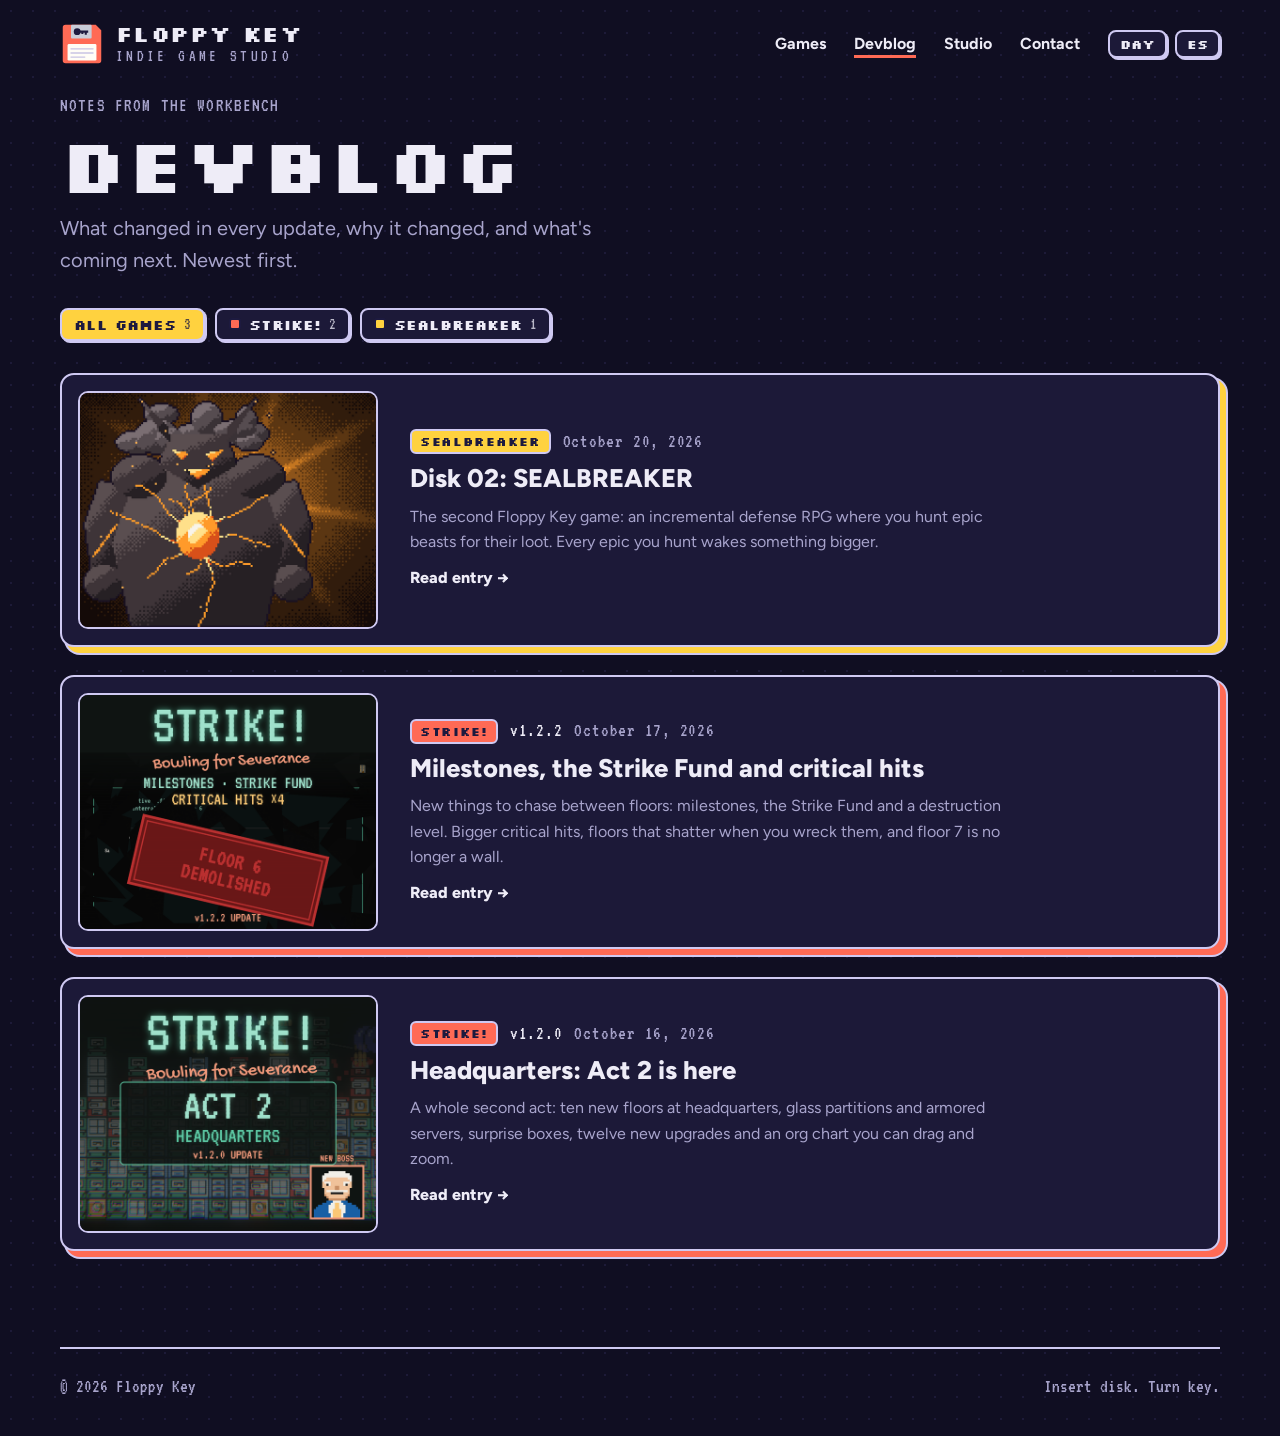
==== devblog/index.html @ d20e25fa "wip sealbreaker" ====
<!doctype html>
<html lang="en">
<head>
  <meta charset="utf-8">
  <meta name="viewport" content="width=device-width, initial-scale=1, viewport-fit=cover">
  <title>Devblog · Floppy Key</title>
  <meta name="description" content="Devlogs from Floppy Key: what changed in every update of our games, and why.">
  <meta property="og:type" content="website">
  <meta property="og:site_name" content="Floppy Key">
  <meta property="og:title" content="Floppy Key devblog">
  <meta property="og:description" content="Devlogs from Floppy Key: what changed in every update of our games, and why.">
  <meta property="og:url" content="https://floppykey.com/devblog/index.html">
  <meta property="og:image" content="https://floppykey.com/devblog/sealbreaker-announce/cover-630x500.png">
  <meta name="twitter:card" content="summary_large_image">
  <link rel="icon" href="../assets/favicon.svg" type="image/svg+xml">
  <link rel="alternate" type="application/rss+xml" title="Floppy Key devblog" href="../devblog/feed.xml">
  <link rel="preconnect" href="https://fonts.googleapis.com">
  <link rel="preconnect" href="https://fonts.gstatic.com" crossorigin>
  <link rel="stylesheet" href="https://fonts.googleapis.com/css2?family=Silkscreen:wght@400;700&family=Figtree:wght@400;500;700;800&family=Gochi+Hand&family=VT323&display=swap">
  <link rel="stylesheet" href="../styles.css">
  <script>
    try { if (localStorage.getItem("theme") === "light") document.documentElement.dataset.theme = "light"; } catch (e) {}
  </script>
</head>
<body>
  <!-- Generated by tools/build_devblog.py from post.md. Edit the Markdown, not this file. -->
  <a class="skip" href="#posts" data-i18n="skip.posts">Skip to the entries</a>

  <header class="top">
    <a class="brand" href="../index.html" aria-label="Floppy Key, indie game studio, home">
      <svg class="brand-mark" viewBox="0 0 64 64" aria-hidden="true"><use href="#floppy"/></svg>
      <span class="brand-text">
        <span class="brand-name">Floppy&nbsp;Key</span>
        <span class="brand-sub">Indie game studio</span>
      </span>
    </a>
    <nav class="nav" aria-label="Main">
      <a href="../index.html#games" data-i18n="nav.games">Games</a>
      <a href="../devblog/index.html" data-i18n="nav.devblog" aria-current="page">Devblog</a>
      <a href="../index.html#studio" data-i18n="nav.studio">Studio</a>
      <a href="../index.html#contact" data-i18n="nav.contact">Contact</a>
      <span class="toggles">
        <button class="chip" id="theme" type="button">DAY</button>
        <button class="chip" id="lang" type="button" aria-label="Cambiar a español">ES</button>
      </span>
    </nav>
  </header>

  <main id="posts" class="blog">
    <section class="blog-head">
      <p class="eyebrow" data-i18n="devblog.eyebrow">Notes from the workbench</p>
      <h1 class="blog-title">Devblog</h1>
      <p class="blog-sub" data-i18n="devblog.sub">What changed in every update, why it changed, and what's coming next. Newest first.</p>
    </section>

    <nav class="filters" aria-label="Filter by game">
      <a class="filter" href="index.html" data-filter="" aria-current="true"><span data-i18n="devblog.all">All games</span> <span class="filter-count">3</span></a>
      <a class="filter" href="index.html?game=strike" data-filter="strike" style="--body: var(--coral)"><span class="filter-dot" aria-hidden="true"></span>STRIKE! <span class="filter-count">2</span></a>
      <a class="filter" href="index.html?game=sealbreaker" data-filter="sealbreaker" style="--body: var(--sun)"><span class="filter-dot" aria-hidden="true"></span>SEALBREAKER <span class="filter-count">1</span></a>
    </nav>

    <ul class="posts">
      <li data-game="sealbreaker">
        <a class="post-card" href="sealbreaker-announce/index.html" style="--body: var(--sun)">
          <img class="post-card-cover" src="sealbreaker-announce/cover-630x500.png" alt="" width="630" height="500" decoding="async">
          <span class="post-card-body">
            <span class="post-meta"><span class="tag tag-game">SEALBREAKER</span><time datetime="2026-10-20" data-date>October 20, 2026</time></span>
            <span class="post-card-title" lang="en">Disk 02: SEALBREAKER</span>
            <span class="post-card-summary" lang="en">The second Floppy Key game: an incremental defense RPG where you hunt epic beasts for their loot. Every epic you hunt wakes something bigger.</span>
            <span class="post-card-read" data-i18n="devblog.read">Read entry</span>
          </span>
        </a>
      </li>
      <li data-game="strike">
        <a class="post-card" href="strike-1-2-2/index.html" style="--body: var(--coral)">
          <img class="post-card-cover" src="strike-1-2-2/cover-630x500.png" alt="" width="630" height="500" loading="lazy" decoding="async">
          <span class="post-card-body">
            <span class="post-meta"><span class="tag tag-game">STRIKE!</span><span class="post-version">v1.2.2</span><time datetime="2026-10-17" data-date>October 17, 2026</time></span>
            <span class="post-card-title" lang="en">Milestones, the Strike Fund and critical hits</span>
            <span class="post-card-summary" lang="en">New things to chase between floors: milestones, the Strike Fund and a destruction level. Bigger critical hits, floors that shatter when you wreck them, and floor 7 is no longer a wall.</span>
            <span class="post-card-read" data-i18n="devblog.read">Read entry</span>
          </span>
        </a>
      </li>
      <li data-game="strike">
        <a class="post-card" href="strike-1-2-0/index.html" style="--body: var(--coral)">
          <img class="post-card-cover" src="strike-1-2-0/cover-630x500.png" alt="" width="630" height="500" loading="lazy" decoding="async">
          <span class="post-card-body">
            <span class="post-meta"><span class="tag tag-game">STRIKE!</span><span class="post-version">v1.2.0</span><time datetime="2026-10-16" data-date>October 16, 2026</time></span>
            <span class="post-card-title" lang="en">Headquarters: Act 2 is here</span>
            <span class="post-card-summary" lang="en">A whole second act: ten new floors at headquarters, glass partitions and armored servers, surprise boxes, twelve new upgrades and an org chart you can drag and zoom.</span>
            <span class="post-card-read" data-i18n="devblog.read">Read entry</span>
          </span>
        </a>
      </li>
    </ul>
    <p class="posts-empty" hidden data-i18n="devblog.empty">No entries for this game yet.</p>
  </main>

  <footer class="foot">
    <span>© 2026 Floppy Key</span>
    <span data-i18n="foot">Insert disk. Turn key.</span>
  </footer>

  <svg width="0" height="0" style="position:absolute" aria-hidden="true">
    <symbol id="floppy" viewBox="0 0 64 64">
      <path d="M6 4h46l8 8v44a4 4 0 0 1-4 4H8a4 4 0 0 1-4-4V8a4 4 0 0 1 4-4z" style="fill: var(--body, var(--disk-ink))"/>
      <rect x="16" y="4" width="30" height="20" rx="1.5" style="fill: var(--metal)"/>
      <circle cx="25" cy="14" r="5" style="fill: var(--disk-ink)"/>
      <path d="M29 12.5h12v3h-2v3h-3v-3h-2v2h-3v-2h-2z" style="fill: var(--disk-ink)"/>
      <rect x="11" y="32" width="42" height="24" rx="2" style="fill: var(--label)"/>
      <rect x="15" y="38" width="34" height="2" rx="1" style="fill: var(--disk-rule)"/>
      <rect x="15" y="44" width="34" height="2" rx="1" style="fill: var(--disk-rule)"/>
      <rect x="15" y="50" width="22" height="2" rx="1" style="fill: var(--disk-rule)"/>
    </symbol>
  </svg>

  <script src="../main.js"></script>
</body>
</html>
---- styles.css ----
/* Floppy Key — a 90s desk. Night by default: navy-black room, chalk outlines,
   coral and teal disks with cream handwritten labels, one beige drive.
   Day: lilac-grey plastic with navy ink. The disks themselves never change. */
:root {
  /* Theme tokens: night (default). */
  --bg: #100E22;
  --dot: #1D1A38;
  --fg: #EEECF7;
  --fg-soft: #A8A4CC;
  --line: #CFC9F2;        /* outlines and hard shadows */
  --surface: #1C1938;     /* cards, buttons, panels */
  --tray: #07061A;        /* the disk box */
  --tray-lip: #26224A;
  --rule: #34305C;        /* ruled lines on panels */
  --brand-disk: #FF6A55;
  --focus: #FFD23F;

  /* Fixed colors: the objects look the same day and night. */
  --disk-ink: #1D1A3F;
  --coral: #FF6A55;
  --teal: #20B8A8;
  --violet: #8E77FF;
  --sun: #FFD23F;
  --metal: #C9CCD8;
  --label: #FFFDF6;
  --disk-rule: #C9C3E3;
  --beige: #DCD3BF;
  --beige-dark: #BFB49C;
  --led: #39E07A;

  --f-pixel: "Silkscreen", "VT323", ui-monospace, monospace;
  --f-body: "Figtree", system-ui, -apple-system, "Segoe UI", sans-serif;
  --f-hand: "Gochi Hand", "Comic Sans MS", cursive;
  --f-mono: "VT323", ui-monospace, monospace;

  --step-0: 1rem;
  --step-1: 1.25rem;
  --step-2: 1.6rem;
  --step-3: clamp(2rem, 4vw, 2.6rem);
  --step-4: clamp(2.6rem, 7vw, 4.8rem);

  --gutter: clamp(16px, 4vw, 48px);
  --radius: 14px;
  --shadow: 4px 4px 0 var(--line);
  color-scheme: dark;
}

:root[data-theme="light"] {
  --bg: #ECEAF4;
  --dot: #E1DEEE;
  --fg: #1D1A3F;
  --fg-soft: #4A4670;
  --line: #1D1A3F;
  --surface: #FFFDF6;
  --tray: #1D1A3F;
  --tray-lip: #2A2660;
  --rule: #C9C3E3;
  --brand-disk: #1D1A3F;
  --focus: #7B61F2;
  --violet: #7B61F2;
  color-scheme: light;
}

* { box-sizing: border-box; }
html { scroll-behavior: smooth; }
body {
  margin: 0;
  background: var(--bg);
  color: var(--fg);
  font: 400 var(--step-0)/1.6 var(--f-body);
  padding-inline: var(--gutter);
  /* Faint dot grid, like a cutting mat. */
  background-image: radial-gradient(var(--dot) 1.2px, transparent 1.2px);
  background-size: 22px 22px;
  transition: background-color .25s ease, color .25s ease;
}
img { max-width: 100%; height: auto; display: block; }
a { color: inherit; }
:focus-visible { outline: 3px solid var(--focus); outline-offset: 3px; border-radius: 6px; }
h1, h2 { text-wrap: balance; margin: 0; }
p { margin: 0; }

.skip { position: absolute; left: -999px; }
.skip:focus { left: var(--gutter); top: 8px; background: var(--sun); color: var(--disk-ink); padding: 6px 10px; z-index: 10; }

/* ---------- Header ---------- */
.top {
  max-width: 1160px; margin-inline: auto;
  display: flex; align-items: center; justify-content: space-between; gap: 16px;
  padding-block: 22px;
  flex-wrap: wrap;
}
.brand { display: flex; align-items: center; gap: 12px; text-decoration: none; }
.brand-mark { width: 44px; height: 44px; --body: var(--brand-disk); }
.brand-text { display: grid; line-height: 1; gap: 4px; }
.brand-name { font: 700 1.35rem/1 var(--f-pixel); letter-spacing: 0.02em; }
/* Part of the logo: always in English, like the name. */
.brand-sub { font: 400 1.05rem/1 var(--f-mono); letter-spacing: 0.2em; text-transform: uppercase; color: var(--fg-soft); }
.nav { display: flex; align-items: center; gap: clamp(12px, 3vw, 28px); font-weight: 700; flex-wrap: wrap; }
.nav a { text-decoration: none; }
.nav a:hover { text-decoration: underline wavy var(--coral) 2px; text-underline-offset: 6px; }
.toggles { display: flex; gap: 8px; }
.chip {
  font: 700 0.8rem var(--f-pixel); color: var(--fg);
  background: var(--surface); border: 2px solid var(--line); border-radius: 8px;
  padding: 4px 10px; cursor: pointer; box-shadow: 2px 2px 0 var(--line);
}
.chip:active { transform: translate(2px, 2px); box-shadow: none; }

main { max-width: 1160px; margin-inline: auto; display: grid; gap: clamp(72px, 10vw, 128px); padding-block: 24px 96px; }

.eyebrow { font: 400 1.2rem var(--f-mono); letter-spacing: 0.06em; text-transform: uppercase; color: var(--fg-soft); }

/* ---------- Buttons ---------- */
.actions { display: flex; flex-wrap: wrap; align-items: center; gap: 14px; }
.btn {
  display: inline-flex; align-items: center; justify-content: center;
  font: 800 1rem var(--f-body); text-decoration: none; cursor: pointer;
  padding: 12px 20px; border-radius: 10px; border: 2px solid var(--line);
  transition: transform .12s ease, box-shadow .12s ease;
}
.btn-primary { background: var(--coral); color: var(--disk-ink); box-shadow: var(--shadow); }
.btn-ghost { background: var(--surface); color: var(--fg); box-shadow: 2px 2px 0 var(--line); }
.btn:hover { transform: translate(-1px, -1px); box-shadow: 6px 6px 0 var(--line); }
.btn:active { transform: translate(3px, 3px); box-shadow: 0 0 0 var(--line); }

/* ---------- Hero ---------- */
.hero {
  display: grid; grid-template-columns: minmax(0, 1.15fr) minmax(0, 1fr);
  gap: clamp(32px, 6vw, 72px); align-items: center;
}
.hero-copy { display: grid; gap: 22px; min-width: 0; }
.hero-title { font: 800 var(--step-4)/1.02 var(--f-body); letter-spacing: -0.02em; display: grid; }
.hero-title .hl {
  font-family: var(--f-pixel); font-weight: 700; letter-spacing: 0; font-size: 0.7em; white-space: nowrap;
  color: var(--disk-ink); background: var(--sun); justify-self: start;
  padding: 0 0.18em; margin-block: 0.08em; transform: rotate(-1.5deg);
  box-shadow: var(--shadow); border: 2px solid var(--line);
}
.lead { font-size: var(--step-1); max-width: 34ch; color: var(--fg-soft); }

.drive-stage { position: relative; display: grid; justify-items: center; padding-top: 150px; }
.disk { position: absolute; width: 190px; filter: drop-shadow(6px 6px 0 var(--line)); }
.disk svg { width: 100%; height: auto; }
.disk-hero { --body: var(--coral); top: 0; animation: insert 2.6s cubic-bezier(.5,0,.2,1) .4s both; }
.disk-label {
  position: absolute; left: 22%; right: 22%; bottom: 25%;
  font: 400 1.7rem/1 var(--f-hand); color: var(--disk-ink); text-align: center; transform: rotate(-3deg);
}
.drive {
  position: relative; z-index: 2; width: min(100%, 360px);
  background: var(--beige); border: 3px solid var(--line); border-radius: 12px;
  box-shadow: 8px 8px 0 var(--line); padding: 18px 20px 16px;
  display: grid; gap: 14px;
}
.drive-slot { height: 14px; background: var(--disk-ink); border-radius: 4px; box-shadow: inset 0 4px 0 #000; }
.drive-face { display: flex; align-items: center; gap: 12px; }
.drive-led {
  width: 14px; height: 8px; border-radius: 2px; background: #6b6a5a; border: 1px solid var(--disk-ink);
  animation: led 2.6s steps(1) .4s both;
}
.drive-text { font: 400 1.25rem var(--f-mono); color: #5C5848; letter-spacing: 0.08em; }
.drive-btn { margin-left: auto; width: 30px; height: 12px; background: var(--beige-dark); border: 2px solid var(--disk-ink); border-radius: 3px; }
.drive-status { margin-top: 22px; font: 400 1.35rem var(--f-mono); letter-spacing: 0.06em; opacity: 0; animation: show .1s linear 2.9s forwards; }
.blink { color: var(--teal); animation: blink 1s steps(1) infinite; }

/* The disk drops into the slot and stays there, its shutter peeking out. */
@keyframes insert {
  0%   { transform: translateY(-30px) rotate(-8deg); }
  35%  { transform: translateY(0) rotate(0); }
  55%  { transform: translateY(0) rotate(0); }
  100% { transform: translateY(104px) rotate(0); }
}
@keyframes led { 0% { background: #6b6a5a; } 70% { background: var(--led); box-shadow: 0 0 10px var(--led); } 100% { background: var(--led); box-shadow: 0 0 10px var(--led); } }
@keyframes show { to { opacity: 1; } }
@keyframes blink { 50% { opacity: 0; } }

/* ---------- Disk box ---------- */
.section-head { display: grid; gap: 8px; margin-bottom: 32px; }
.section-head h2, .studio h2 { font: 800 var(--step-3)/1.1 var(--f-body); letter-spacing: -0.01em; }
.section-head p { color: var(--fg-soft); font-size: var(--step-1); }

.box {
  list-style: none; margin: 0; padding: clamp(18px, 3vw, 32px);
  display: grid; grid-template-columns: repeat(3, minmax(0, 1fr)); gap: clamp(16px, 3vw, 32px);
  background: var(--tray); border-radius: 20px; border: 2px solid var(--tray-lip);
  /* The disk box: a dark tray with a lid lip. */
  box-shadow: inset 0 10px 0 var(--tray-lip);
}
.card {
  height: 100%;
  display: grid; gap: 16px; align-content: start;
  background: var(--surface); border-radius: var(--radius); padding: 22px;
  text-decoration: none; color: var(--fg);
  transition: transform .18s ease;
}
:root[data-theme="light"] .card { background: var(--bg); }
a.card:hover { transform: translateY(-8px) rotate(-1.5deg); }
.card-disk { position: relative; width: min(100%, 180px); justify-self: center; filter: drop-shadow(5px 5px 0 #000); }
:root[data-theme="light"] .card-disk { filter: drop-shadow(5px 5px 0 var(--disk-ink)); }
.card-disk svg { width: 100%; height: auto; display: block; }
.card-label {
  position: absolute; left: 21%; right: 21%; bottom: 24%;
  font: 400 1.5rem/1 var(--f-hand); color: var(--disk-ink); text-align: center; transform: rotate(-2deg);
}
.card-soon .card-disk { opacity: 0.85; }
.card-meta { display: grid; gap: 6px; }
.card-title { font: 800 1.15rem/1.25 var(--f-body); }
.card-genre { color: var(--fg-soft); font-size: 0.95rem; }
.tag {
  justify-self: start; font: 700 0.72rem var(--f-pixel); letter-spacing: 0.06em; text-transform: uppercase;
  padding: 3px 8px; border-radius: 6px; border: 2px solid var(--line); background: var(--surface); color: var(--fg);
}
.tag-live { background: var(--led); color: var(--disk-ink); }

/* ---------- Feature ---------- */
.feature {
  display: grid; grid-template-columns: minmax(0, 1.2fr) minmax(0, 1fr);
  gap: clamp(28px, 5vw, 64px); align-items: center;
}
.crt {
  background: #0B0B0B; border: 3px solid var(--line); border-radius: 22px;
  padding: clamp(10px, 2vw, 18px); box-shadow: 10px 10px 0 var(--teal), 10px 10px 0 2px var(--line);
  min-width: 0;
}
.crt img { border-radius: 10px; }
.feature-copy { display: grid; gap: 18px; min-width: 0; }
.feature h2 { font: 700 var(--step-3)/1 var(--f-pixel); display: grid; gap: 6px; }
.feature h2 span { font: 400 var(--step-2)/1.1 var(--f-hand); color: var(--coral); }
.feature-copy > p { max-width: 46ch; }
.facts { list-style: none; margin: 0; padding: 0; display: grid; gap: 8px; }
.facts li { display: flex; gap: 12px; align-items: baseline; }
.facts b { font: 700 1.3rem var(--f-pixel); min-width: 3.2ch; font-variant-numeric: tabular-nums; color: var(--violet); }
.note { font: 400 1.2rem var(--f-mono); color: var(--fg-soft); }

/* ---------- Studio ---------- */
.studio { display: grid; gap: 28px; }
.studio-grid { display: grid; grid-template-columns: minmax(0, 1.1fr) minmax(0, 1fr); gap: clamp(24px, 5vw, 64px); align-items: start; }
.studio-grid > p { font-size: var(--step-1); max-width: 40ch; }
.specs {
  margin: 0; background: var(--surface); border: 2px solid var(--line); border-radius: var(--radius);
  box-shadow: var(--shadow); padding: 6px 20px;
}
.specs div { display: grid; grid-template-columns: 9.5em minmax(0, 1fr); gap: 12px; padding-block: 12px; border-bottom: 2px dashed var(--rule); }
.specs div:last-child { border-bottom: 0; }
.specs dt { font: 400 1.2rem var(--f-mono); text-transform: uppercase; letter-spacing: 0.06em; color: var(--fg-soft); }
.specs dd { margin: 0; font-weight: 700; }

/* ---------- Contact: a giant disk label ---------- */
.label-card {
  background: var(--surface); border: 3px solid var(--line); border-radius: 18px;
  padding: clamp(24px, 5vw, 48px); display: grid; gap: 16px; box-shadow: 10px 10px 0 var(--violet), 10px 10px 0 2px var(--line);
  background-image: repeating-linear-gradient(to bottom, transparent 0 46px, var(--rule) 46px 48px);
  background-position: 0 30px;
}
.label-card h2 { font: 400 var(--step-4)/1 var(--f-hand); transform: rotate(-1.5deg); justify-self: start; }
.label-card p { font-size: var(--step-1); max-width: 48ch; }
.contact-row { display: flex; flex-wrap: wrap; align-items: center; gap: 14px; margin-top: 6px; }
.mail { font: 400 1.5rem var(--f-mono); user-select: all; background: var(--bg); padding: 4px 10px; border-radius: 6px; }

/* ---------- Footer ---------- */
.foot {
  max-width: 1160px; margin-inline: auto; padding-block: 28px 40px;
  display: flex; flex-wrap: wrap; justify-content: space-between; gap: 12px;
  font: 400 1.2rem var(--f-mono); color: var(--fg-soft); border-top: 2px solid var(--line);
}

/* ---------- Devblog ---------- */
.nav a[aria-current="page"] { text-decoration: underline var(--coral) 3px; text-underline-offset: 6px; }
main.blog { gap: 32px; padding-top: 8px; }

.blog-head { display: grid; gap: 10px; }
.blog-title { font: 700 var(--step-4)/1 var(--f-pixel); letter-spacing: 0; }
.blog-sub { font-size: var(--step-1); color: var(--fg-soft); max-width: 46ch; }

.filters { display: flex; flex-wrap: wrap; gap: 10px; }
.filter {
  display: inline-flex; align-items: center; gap: 8px;
  font: 700 0.85rem var(--f-pixel); text-decoration: none; color: var(--fg);
  background: var(--surface); border: 2px solid var(--line); border-radius: 8px;
  padding: 6px 12px; box-shadow: 2px 2px 0 var(--line);
}
.filter:hover { transform: translate(-1px, -1px); box-shadow: 3px 3px 0 var(--line); }
.filter[aria-current="true"] { background: var(--sun); color: var(--disk-ink); }
.filter-dot { width: 12px; height: 12px; border-radius: 3px; background: var(--body); border: 2px solid var(--disk-ink); }
.filter-count { font: 400 1.05rem/1 var(--f-mono); opacity: 0.75; }

.posts { list-style: none; margin: 0; padding: 0; display: grid; gap: 28px; }
.posts > li[hidden] { display: none; }
.post-card {
  display: grid; grid-template-columns: minmax(0, 300px) minmax(0, 1fr); gap: clamp(18px, 3vw, 32px); align-items: center;
  background: var(--surface); border: 2px solid var(--line); border-radius: var(--radius);
  padding: 16px; text-decoration: none; color: var(--fg);
  box-shadow: 6px 6px 0 var(--body), 6px 6px 0 2px var(--line);
  transition: transform .15s ease;
}
.post-card:hover { transform: translate(-2px, -3px) rotate(-0.4deg); }
.post-card:hover .post-card-read { text-decoration: underline wavy var(--coral) 2px; text-underline-offset: 6px; }
.post-card-cover { width: 100%; aspect-ratio: 630 / 500; object-fit: cover; border-radius: 10px; border: 2px solid var(--line); background: #0B0B0B; }
.post-card-body { display: grid; gap: 10px; align-content: center; min-width: 0; padding-right: 8px; }
.post-card-title { font: 800 var(--step-2)/1.15 var(--f-body); text-wrap: balance; }
.post-card-summary { color: var(--fg-soft); max-width: 60ch; }
.post-card-read { font-weight: 800; justify-self: start; }
.post-card-read::after { content: " →"; }
.posts-empty { font: 400 1.4rem var(--f-mono); color: var(--fg-soft); }

.post-meta { display: flex; flex-wrap: wrap; align-items: center; gap: 6px 12px; }
.post-meta time, .post-version { font: 400 1.2rem/1 var(--f-mono); color: var(--fg-soft); letter-spacing: 0.04em; }
.post-version { color: var(--fg); }
.tag-game { background: var(--body); color: var(--disk-ink); text-decoration: none; }
a.tag-game:hover { box-shadow: 2px 2px 0 var(--line); }

/* An entry: one readable column. */
.post { width: min(100%, 760px); margin-inline: auto; display: grid; gap: 28px; }
.back { font: 400 1.25rem var(--f-mono); color: var(--fg-soft); text-decoration: none; justify-self: start; }
.back:hover { color: var(--fg); }
.post-head { display: grid; gap: 14px; padding-bottom: 24px; border-bottom: 2px dashed var(--rule); }
.post-title { font: 800 var(--step-3)/1.1 var(--f-body); letter-spacing: -0.01em; }
.lang-note { display: none; font: 400 1.2rem var(--f-mono); color: var(--fg-soft); }
:root[lang="es"] .lang-note[data-for="es"], :root[lang="en"] .lang-note[data-for="en"] { display: block; }

.prose { font-size: 1.1rem; line-height: 1.7; overflow-wrap: break-word; }
.prose > * + * { margin-top: 1.1em; }
.prose h2 { font: 800 var(--step-2)/1.2 var(--f-body); margin-top: 2em; scroll-margin-top: 16px; }
.prose h2::before { content: "▮ "; color: var(--body); font-family: var(--f-mono); }
.prose h3, .prose h4 { font: 800 var(--step-1)/1.3 var(--f-body); margin-top: 1.6em; }
.prose ul, .prose ol { padding-left: 1.4em; margin-bottom: 0; }
.prose li + li { margin-top: 0.45em; }
.prose li::marker { color: var(--body); font-weight: 800; }
.prose a { text-decoration-color: var(--coral); text-decoration-thickness: 2px; text-underline-offset: 3px; }
.prose strong { font-weight: 800; }
.prose code { font: 400 1.15em var(--f-mono); background: var(--surface); padding: 0 6px; border-radius: 4px; }
.prose pre { background: var(--tray); color: #EEECF7; padding: 16px; border-radius: 10px; overflow-x: auto; }
.prose pre code { background: none; padding: 0; }
.prose blockquote { margin-inline: 0; padding: 4px 0 4px 18px; border-left: 4px solid var(--body); color: var(--fg-soft); }
.prose hr { border: 0; border-top: 2px dashed var(--rule); margin-block: 2.2em; }
.prose figure { margin: 2em 0; display: grid; gap: 12px; justify-items: center; }
.prose figure img {
  border: 3px solid var(--line); border-radius: 12px; background: #0B0B0B;
  box-shadow: 8px 8px 0 var(--body), 8px 8px 0 2px var(--line);
}
.prose figcaption { font: 400 1.25rem/1.3 var(--f-hand); color: var(--fg-soft); text-align: center; transform: rotate(-1deg); }

.post-cta {
  display: grid; grid-template-columns: 72px minmax(0, 1fr); gap: 20px; align-items: center; margin-top: 16px;
  background: var(--surface); border: 3px solid var(--line); border-radius: 18px; padding: clamp(18px, 4vw, 28px);
  box-shadow: 8px 8px 0 var(--violet), 8px 8px 0 2px var(--line);
}
.post-cta-disk { width: 72px; height: 72px; filter: drop-shadow(3px 3px 0 var(--line)); }
.post-cta-copy { display: grid; gap: 14px; min-width: 0; }
.post-cta-game { font: 400 var(--step-2)/1.1 var(--f-hand); }

.post-nav { display: grid; grid-template-columns: repeat(2, minmax(0, 1fr)); gap: 16px; }
.post-nav-link {
  display: grid; gap: 4px; text-decoration: none; padding: 14px 16px;
  border: 2px solid var(--line); border-radius: 10px; background: var(--surface); box-shadow: 2px 2px 0 var(--line);
}
.post-nav-link:hover { transform: translate(-1px, -1px); box-shadow: 4px 4px 0 var(--line); }
.post-nav-link.older { grid-column: 2; text-align: right; }
.post-nav-dir { font: 400 1.1rem var(--f-mono); text-transform: uppercase; letter-spacing: 0.06em; color: var(--fg-soft); }
.newer .post-nav-dir::before { content: "← "; }
.older .post-nav-dir::after { content: " →"; }
.post-nav-title { font-weight: 800; line-height: 1.3; }

/* ---------- Narrow screens ---------- */
@media (max-width: 860px) {
  .hero, .feature, .studio-grid { grid-template-columns: minmax(0, 1fr); }
  .drive-stage { order: -1; padding-top: 130px; }
  .disk { width: 160px; }
  .box { grid-template-columns: minmax(0, 1fr); }
  .card { grid-template-columns: 120px minmax(0, 1fr); align-items: center; }
  .card-disk { width: 120px; }
  .card-label { font-size: 1.1rem; }
  .post-card { grid-template-columns: minmax(0, 1fr); padding: 12px; }
  .post-card-body { padding: 4px 6px 8px; }
}
@media (max-width: 560px) {
  .post-nav { grid-template-columns: minmax(0, 1fr); }
  .post-nav-link.older { grid-column: auto; }
  .post-cta { grid-template-columns: minmax(0, 1fr); }
  .post-cta-disk { width: 56px; height: 56px; }
  .prose figure img { box-shadow: 5px 5px 0 var(--body), 5px 5px 0 2px var(--line); }
}
@media (max-width: 420px) {
  .nav { gap: 12px; font-size: 0.95rem; }
  .specs div { grid-template-columns: minmax(0, 1fr); gap: 2px; }
}

@media (prefers-reduced-motion: reduce) {
  html { scroll-behavior: auto; }
  body { transition: none; }
  .disk-hero { animation: none; transform: translateY(104px); }
  .drive-led { animation: none; background: var(--led); }
  .drive-status { animation: none; opacity: 1; }
  .blink { animation: none; }
  .btn, .card, .post-card { transition: none; }
}
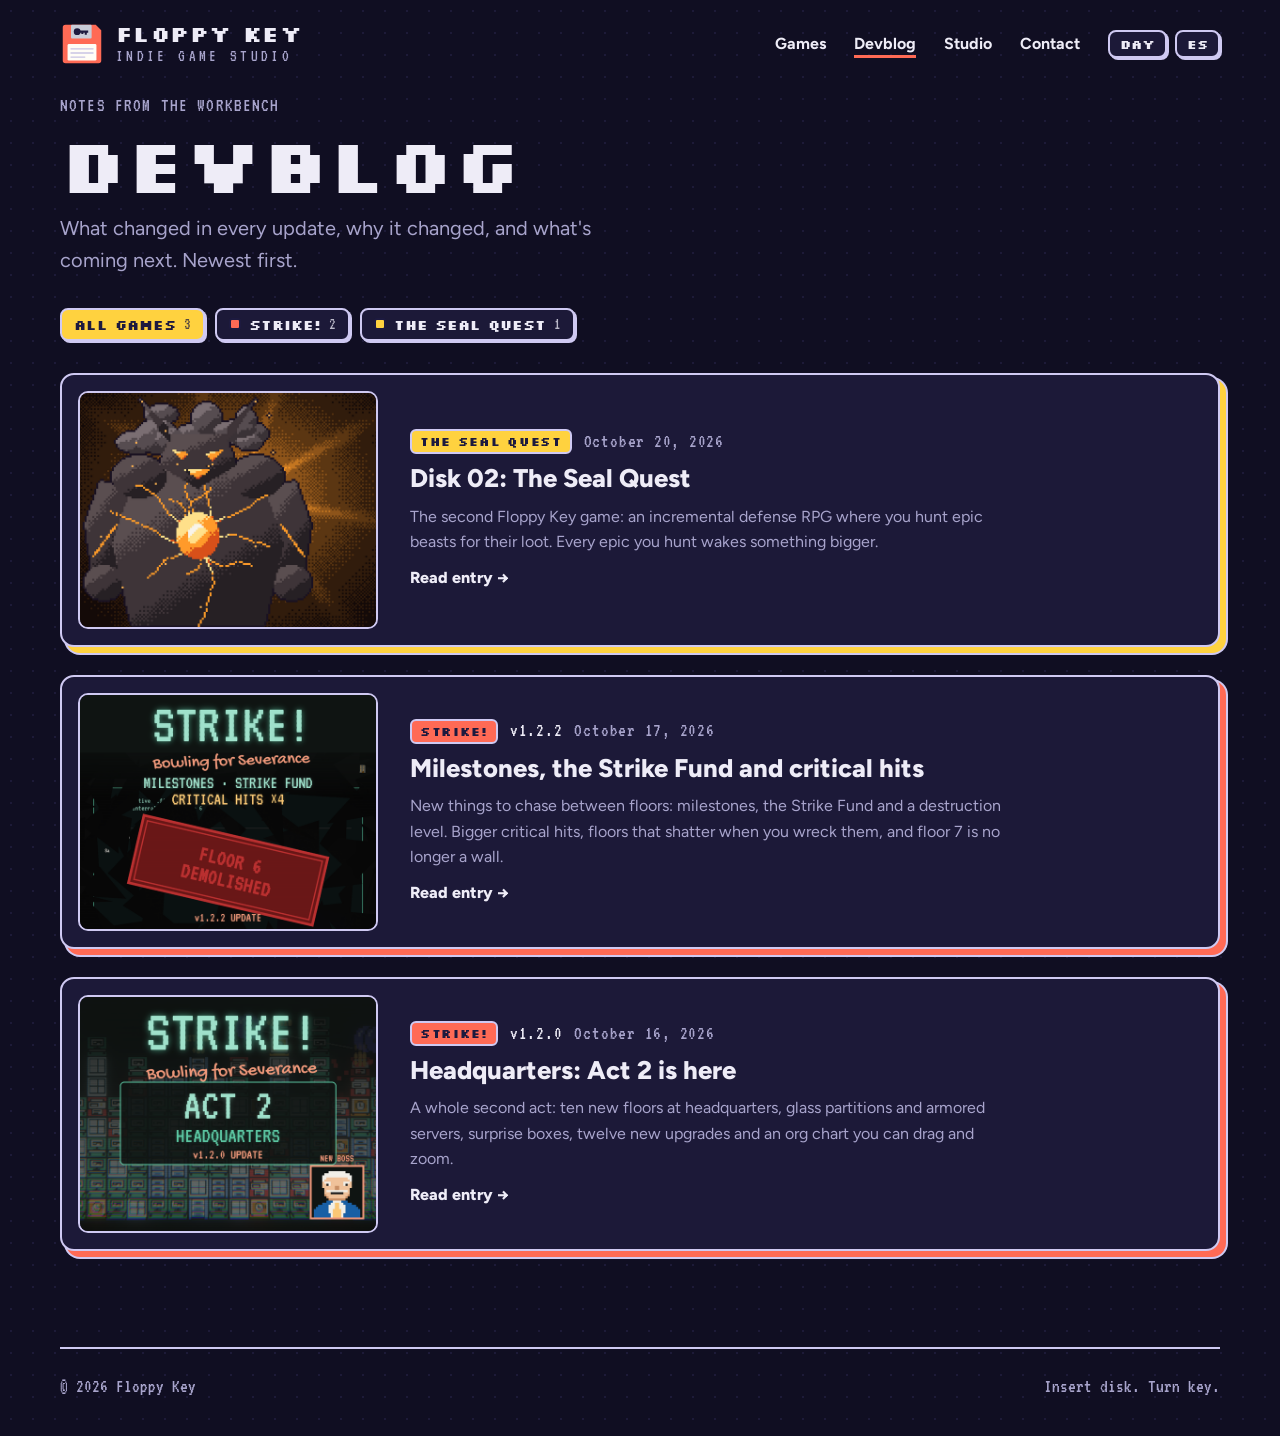
==== commit 4d40bcdd: "The Seal Quest: Dreams of Ormaz reemplaza a SEALBREAKER - Inicio: solo los juegos reales (STRIKE! y " ====
--- a/devblog/index.html
+++ b/devblog/index.html
@@ -10,7 +10,7 @@
   <meta property="og:title" content="Floppy Key devblog">
   <meta property="og:description" content="Devlogs from Floppy Key: what changed in every update of our games, and why.">
   <meta property="og:url" content="https://floppykey.com/devblog/index.html">
-  <meta property="og:image" content="https://floppykey.com/devblog/sealbreaker-announce/cover-630x500.png">
+  <meta property="og:image" content="https://floppykey.com/devblog/seal-quest-announce/cover-630x500.png">
   <meta name="twitter:card" content="summary_large_image">
   <link rel="icon" href="../assets/favicon.svg" type="image/svg+xml">
   <link rel="alternate" type="application/rss+xml" title="Floppy Key devblog" href="../devblog/feed.xml">
@@ -56,16 +56,16 @@
     <nav class="filters" aria-label="Filter by game">
       <a class="filter" href="index.html" data-filter="" aria-current="true"><span data-i18n="devblog.all">All games</span> <span class="filter-count">3</span></a>
       <a class="filter" href="index.html?game=strike" data-filter="strike" style="--body: var(--coral)"><span class="filter-dot" aria-hidden="true"></span>STRIKE! <span class="filter-count">2</span></a>
-      <a class="filter" href="index.html?game=sealbreaker" data-filter="sealbreaker" style="--body: var(--sun)"><span class="filter-dot" aria-hidden="true"></span>SEALBREAKER <span class="filter-count">1</span></a>
+      <a class="filter" href="index.html?game=seal-quest" data-filter="seal-quest" style="--body: var(--sun)"><span class="filter-dot" aria-hidden="true"></span>THE SEAL QUEST <span class="filter-count">1</span></a>
     </nav>
 
     <ul class="posts">
-      <li data-game="sealbreaker">
-        <a class="post-card" href="sealbreaker-announce/index.html" style="--body: var(--sun)">
-          <img class="post-card-cover" src="sealbreaker-announce/cover-630x500.png" alt="" width="630" height="500" decoding="async">
+      <li data-game="seal-quest">
+        <a class="post-card" href="seal-quest-announce/index.html" style="--body: var(--sun)">
+          <img class="post-card-cover" src="seal-quest-announce/cover-630x500.png" alt="" width="630" height="500" decoding="async">
           <span class="post-card-body">
-            <span class="post-meta"><span class="tag tag-game">SEALBREAKER</span><time datetime="2026-10-20" data-date>October 20, 2026</time></span>
-            <span class="post-card-title" lang="en">Disk 02: SEALBREAKER</span>
+            <span class="post-meta"><span class="tag tag-game">THE SEAL QUEST</span><time datetime="2026-10-20" data-date>October 20, 2026</time></span>
+            <span class="post-card-title" lang="en">Disk 02: The Seal Quest</span>
             <span class="post-card-summary" lang="en">The second Floppy Key game: an incremental defense RPG where you hunt epic beasts for their loot. Every epic you hunt wakes something bigger.</span>
             <span class="post-card-read" data-i18n="devblog.read">Read entry</span>
           </span>
--- a/styles.css
+++ b/styles.css
@@ -223,7 +223,13 @@
   padding: clamp(10px, 2vw, 18px); box-shadow: 10px 10px 0 var(--teal), 10px 10px 0 2px var(--line);
   min-width: 0;
 }
-.crt img { border-radius: 10px; }
+.crt img { border-radius: 10px; display: block; width: 100%; height: auto; }
+/* The second feature: picture on the right, in the game's gold. */
+.feature-flip { grid-template-columns: minmax(0, 1fr) minmax(0, 1.2fr); }
+.feature-flip .crt { order: 2; }
+.crt-sun { box-shadow: 10px 10px 0 var(--sun), 10px 10px 0 2px var(--line); }
+.feature h2.title-sun span { color: var(--sun); }
+.feature-copy > p.tagline-sun { font: 400 var(--step-1)/1.3 var(--f-body); color: var(--fg); font-style: italic; }
 .feature-copy { display: grid; gap: 18px; min-width: 0; }
 .feature h2 { font: 700 var(--step-3)/1 var(--f-pixel); display: grid; gap: 6px; }
 .feature h2 span { font: 400 var(--step-2)/1.1 var(--f-hand); color: var(--coral); }
@@ -364,7 +370,8 @@
 
 /* ---------- Narrow screens ---------- */
 @media (max-width: 860px) {
-  .hero, .feature, .studio-grid { grid-template-columns: minmax(0, 1fr); }
+  .hero, .feature, .feature-flip, .studio-grid { grid-template-columns: minmax(0, 1fr); }
+  .feature-flip .crt { order: 0; }
   .drive-stage { order: -1; padding-top: 130px; }
   .disk { width: 160px; }
   .box { grid-template-columns: minmax(0, 1fr); }
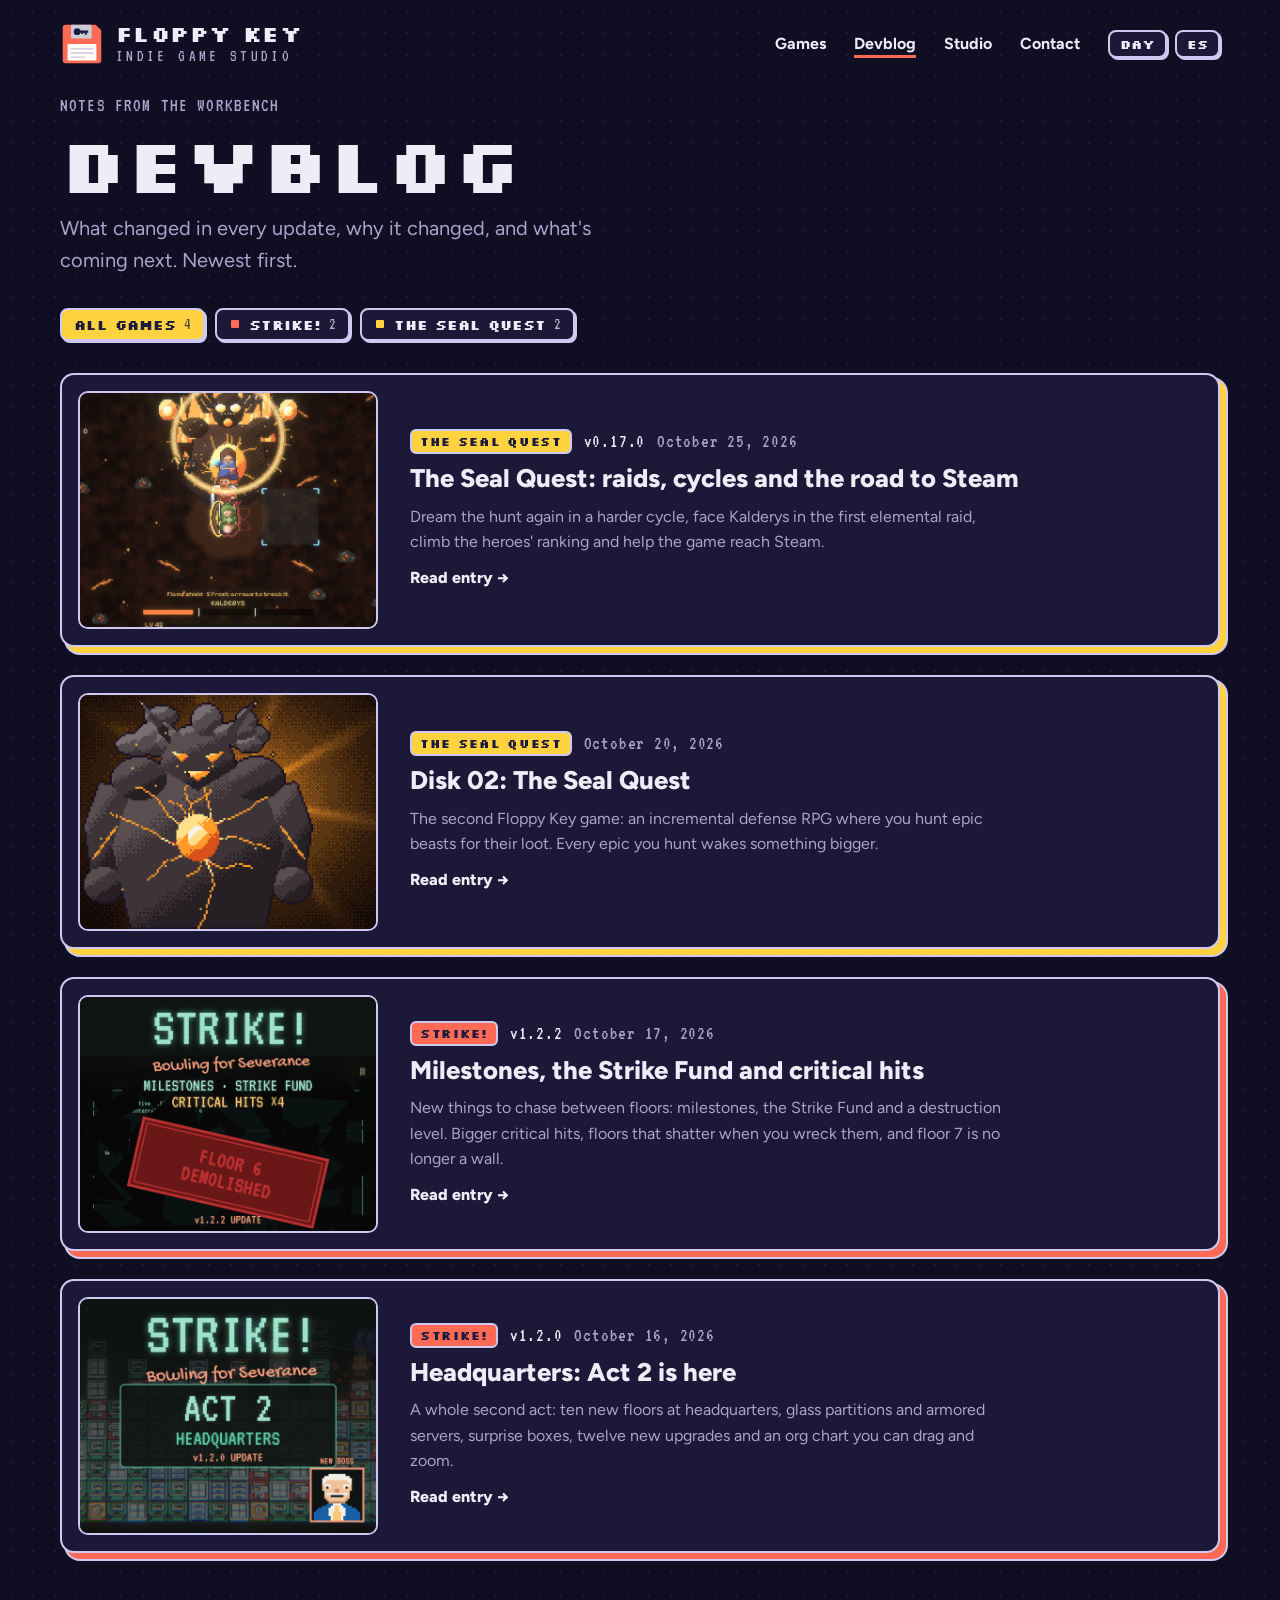
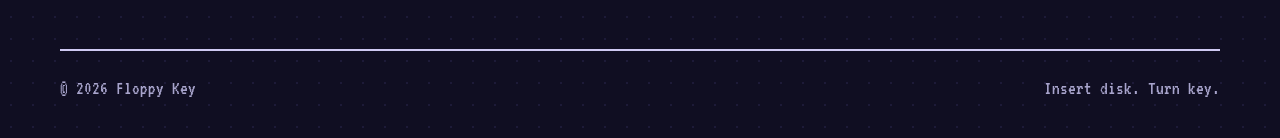
==== commit 103ed5e0: "Devblog: The Seal Quest 0.17.0, raids, ciclos y el camino a Steam Co-Authored-By: Claude Opus 5.5 <n" ====
--- a/devblog/index.html
+++ b/devblog/index.html
@@ -10,7 +10,7 @@
   <meta property="og:title" content="Floppy Key devblog">
   <meta property="og:description" content="Devlogs from Floppy Key: what changed in every update of our games, and why.">
   <meta property="og:url" content="https://floppykey.com/devblog/index.html">
-  <meta property="og:image" content="https://floppykey.com/devblog/seal-quest-announce/cover-630x500.png">
+  <meta property="og:image" content="https://floppykey.com/devblog/seal-quest-0-17/cover-630x500.png">
   <meta name="twitter:card" content="summary_large_image">
   <link rel="icon" href="../assets/favicon.svg" type="image/svg+xml">
   <link rel="alternate" type="application/rss+xml" title="Floppy Key devblog" href="../devblog/feed.xml">
@@ -54,15 +54,26 @@
     </section>
 
     <nav class="filters" aria-label="Filter by game">
-      <a class="filter" href="index.html" data-filter="" aria-current="true"><span data-i18n="devblog.all">All games</span> <span class="filter-count">3</span></a>
+      <a class="filter" href="index.html" data-filter="" aria-current="true"><span data-i18n="devblog.all">All games</span> <span class="filter-count">4</span></a>
       <a class="filter" href="index.html?game=strike" data-filter="strike" style="--body: var(--coral)"><span class="filter-dot" aria-hidden="true"></span>STRIKE! <span class="filter-count">2</span></a>
-      <a class="filter" href="index.html?game=seal-quest" data-filter="seal-quest" style="--body: var(--sun)"><span class="filter-dot" aria-hidden="true"></span>THE SEAL QUEST <span class="filter-count">1</span></a>
+      <a class="filter" href="index.html?game=seal-quest" data-filter="seal-quest" style="--body: var(--sun)"><span class="filter-dot" aria-hidden="true"></span>THE SEAL QUEST <span class="filter-count">2</span></a>
     </nav>
 
     <ul class="posts">
       <li data-game="seal-quest">
+        <a class="post-card" href="seal-quest-0-17/index.html" style="--body: var(--sun)">
+          <img class="post-card-cover" src="seal-quest-0-17/cover-630x500.png" alt="" width="630" height="500" decoding="async">
+          <span class="post-card-body">
+            <span class="post-meta"><span class="tag tag-game">THE SEAL QUEST</span><span class="post-version">v0.17.0</span><time datetime="2026-10-25" data-date>October 25, 2026</time></span>
+            <span class="post-card-title" lang="en">The Seal Quest: raids, cycles and the road to Steam</span>
+            <span class="post-card-summary" lang="en">Dream the hunt again in a harder cycle, face Kalderys in the first elemental raid, climb the heroes&#x27; ranking and help the game reach Steam.</span>
+            <span class="post-card-read" data-i18n="devblog.read">Read entry</span>
+          </span>
+        </a>
+      </li>
+      <li data-game="seal-quest">
         <a class="post-card" href="seal-quest-announce/index.html" style="--body: var(--sun)">
-          <img class="post-card-cover" src="seal-quest-announce/cover-630x500.png" alt="" width="630" height="500" decoding="async">
+          <img class="post-card-cover" src="seal-quest-announce/cover-630x500.png" alt="" width="630" height="500" loading="lazy" decoding="async">
           <span class="post-card-body">
             <span class="post-meta"><span class="tag tag-game">THE SEAL QUEST</span><time datetime="2026-10-20" data-date>October 20, 2026</time></span>
             <span class="post-card-title" lang="en">Disk 02: The Seal Quest</span>
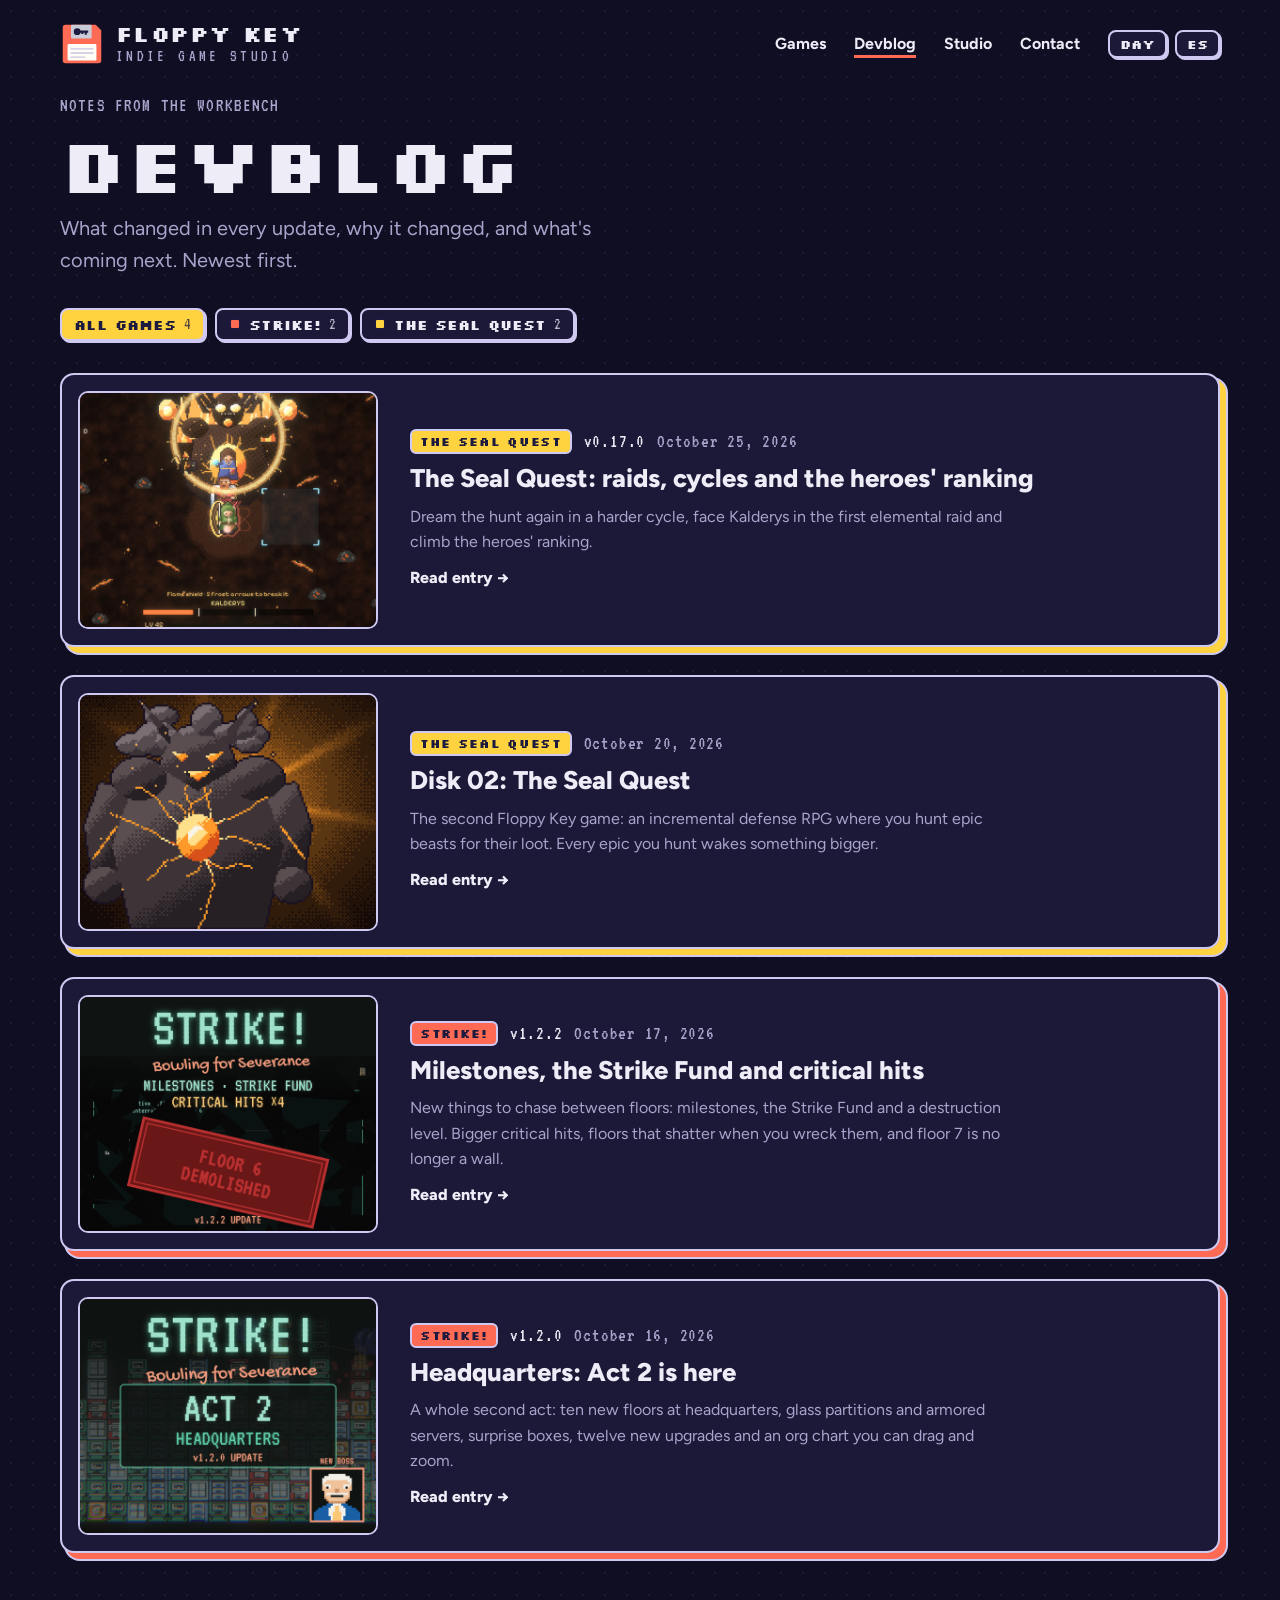
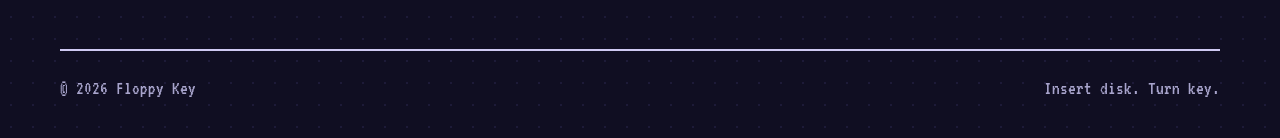
==== commit adabd6d1: "The Seal Quest: se quita el apoyo hacia Steam No se van a pedir donaciones. Sale el botón del inicio" ====
--- a/devblog/index.html
+++ b/devblog/index.html
@@ -65,8 +65,8 @@
           <img class="post-card-cover" src="seal-quest-0-17/cover-630x500.png" alt="" width="630" height="500" decoding="async">
           <span class="post-card-body">
             <span class="post-meta"><span class="tag tag-game">THE SEAL QUEST</span><span class="post-version">v0.17.0</span><time datetime="2026-10-25" data-date>October 25, 2026</time></span>
-            <span class="post-card-title" lang="en">The Seal Quest: raids, cycles and the road to Steam</span>
-            <span class="post-card-summary" lang="en">Dream the hunt again in a harder cycle, face Kalderys in the first elemental raid, climb the heroes&#x27; ranking and help the game reach Steam.</span>
+            <span class="post-card-title" lang="en" data-only="en">The Seal Quest: raids, cycles and the heroes&#x27; ranking</span><span class="post-card-title" lang="es" data-only="es">The Seal Quest: raids, ciclos y el ranking de héroes</span>
+            <span class="post-card-summary" lang="en" data-only="en">Dream the hunt again in a harder cycle, face Kalderys in the first elemental raid and climb the heroes&#x27; ranking.</span><span class="post-card-summary" lang="es" data-only="es">Sueña la cacería de nuevo en un ciclo más difícil, enfrenta a Kalderys en el primer raid elemental y sube en el ranking de héroes.</span>
             <span class="post-card-read" data-i18n="devblog.read">Read entry</span>
           </span>
         </a>
--- a/styles.css
+++ b/styles.css
@@ -324,6 +324,8 @@
 .post-title { font: 800 var(--step-3)/1.1 var(--f-body); letter-spacing: -0.01em; }
 .lang-note { display: none; font: 400 1.2rem var(--f-mono); color: var(--fg-soft); }
 :root[lang="es"] .lang-note[data-for="es"], :root[lang="en"] .lang-note[data-for="en"] { display: block; }
+/* An entry with a translation carries both: each half shows only in its own language. */
+:root:not([lang="es"]) [data-only="es"], :root[lang="es"] [data-only="en"] { display: none !important; }
 
 .prose { font-size: 1.1rem; line-height: 1.7; overflow-wrap: break-word; }
 .prose > * + * { margin-top: 1.1em; }
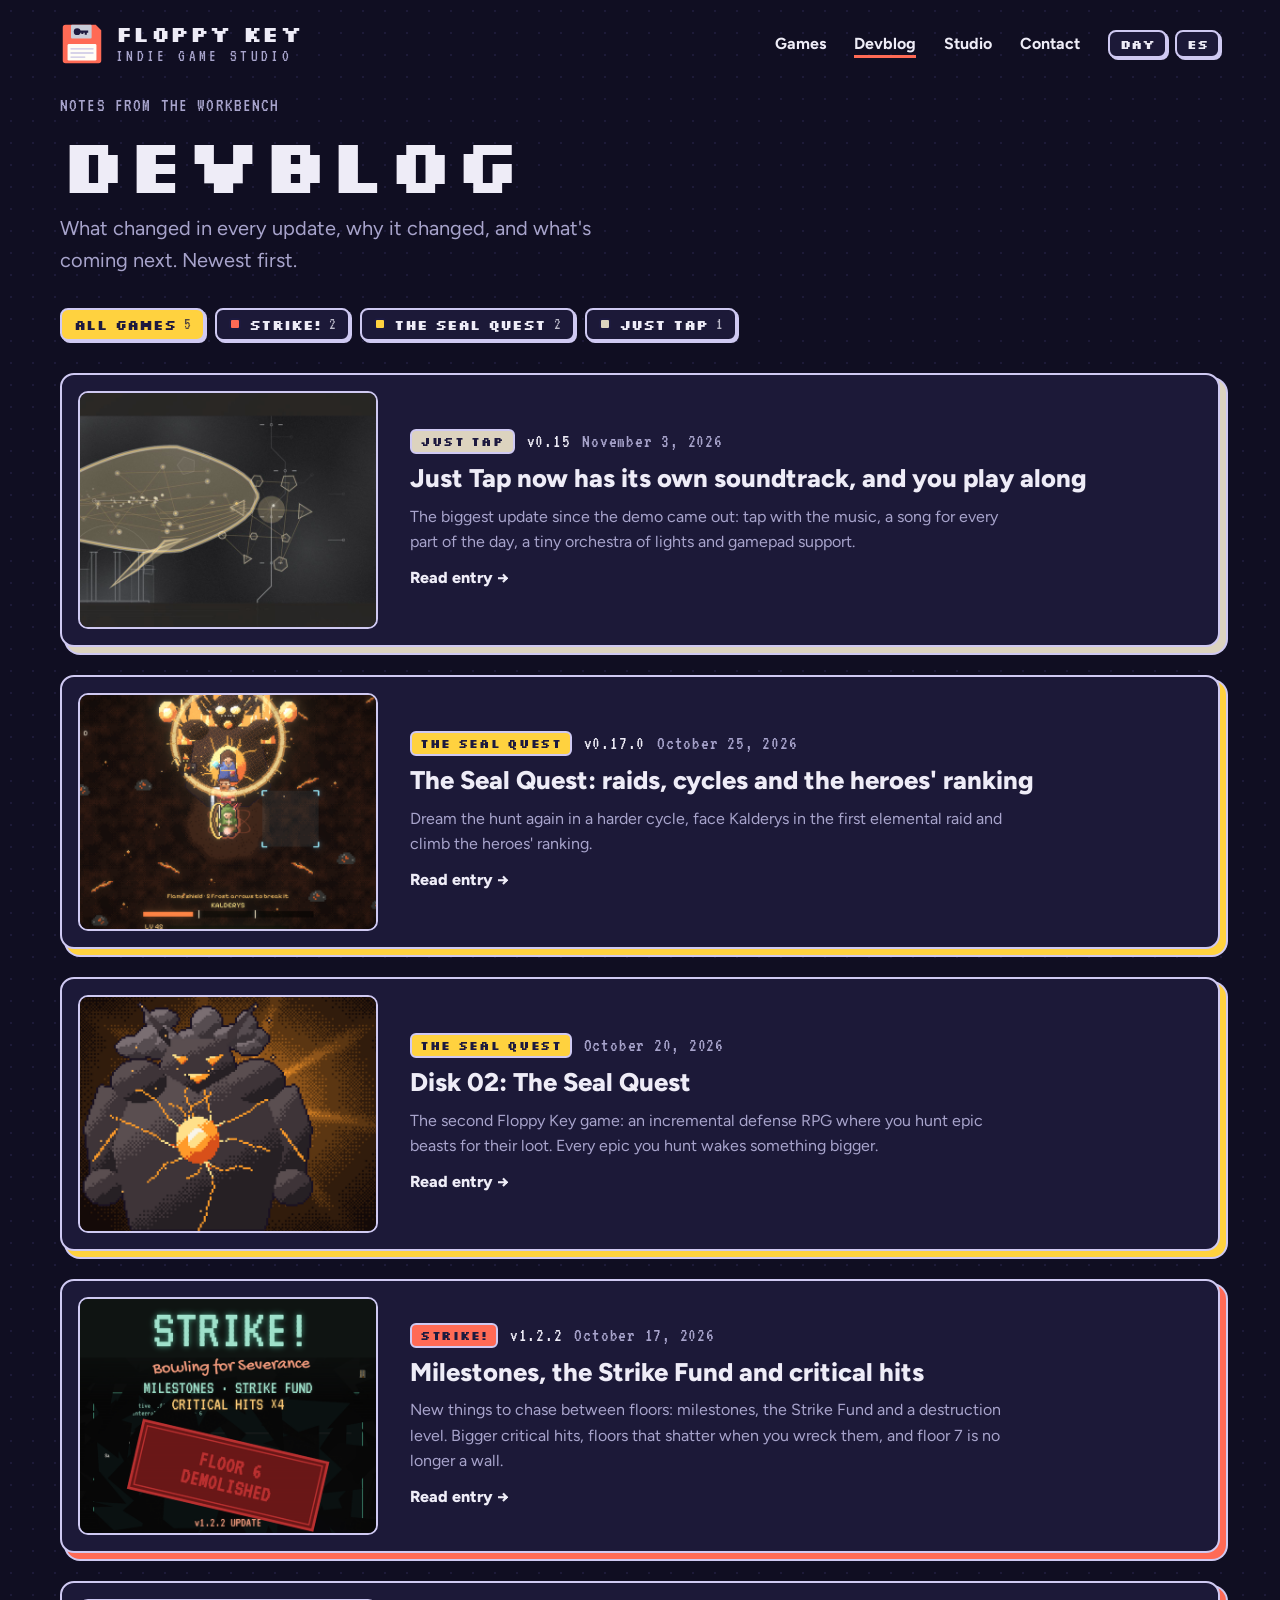
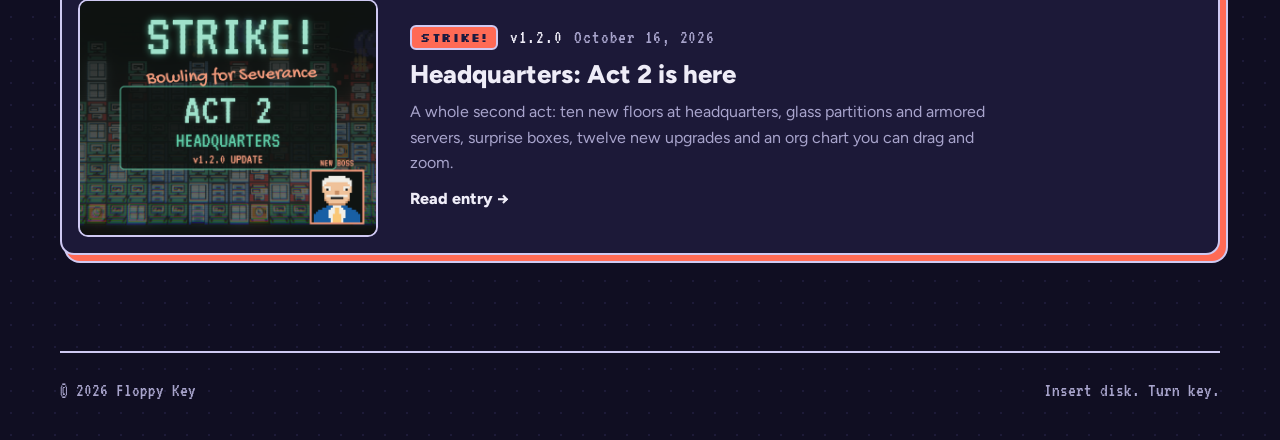
==== commit 1f0abe88: "Just Tap: tap with the music, its own soundtrack, the new trailer The page gets a section on tapping" ====
--- a/devblog/index.html
+++ b/devblog/index.html
@@ -10,7 +10,7 @@
   <meta property="og:title" content="Floppy Key devblog">
   <meta property="og:description" content="Devlogs from Floppy Key: what changed in every update of our games, and why.">
   <meta property="og:url" content="https://floppykey.com/devblog/index.html">
-  <meta property="og:image" content="https://floppykey.com/devblog/seal-quest-0-17/cover-630x500.png">
+  <meta property="og:image" content="https://floppykey.com/devblog/just-tap-0-15/cover-630x500.png">
   <meta name="twitter:card" content="summary_large_image">
   <link rel="icon" href="../assets/favicon.svg" type="image/svg+xml">
   <link rel="alternate" type="application/rss+xml" title="Floppy Key devblog" href="../devblog/feed.xml">
@@ -54,15 +54,27 @@
     </section>
 
     <nav class="filters" aria-label="Filter by game">
-      <a class="filter" href="index.html" data-filter="" aria-current="true"><span data-i18n="devblog.all">All games</span> <span class="filter-count">4</span></a>
+      <a class="filter" href="index.html" data-filter="" aria-current="true"><span data-i18n="devblog.all">All games</span> <span class="filter-count">5</span></a>
       <a class="filter" href="index.html?game=strike" data-filter="strike" style="--body: var(--coral)"><span class="filter-dot" aria-hidden="true"></span>STRIKE! <span class="filter-count">2</span></a>
       <a class="filter" href="index.html?game=seal-quest" data-filter="seal-quest" style="--body: var(--sun)"><span class="filter-dot" aria-hidden="true"></span>THE SEAL QUEST <span class="filter-count">2</span></a>
+      <a class="filter" href="index.html?game=just-tap" data-filter="just-tap" style="--body: var(--beige)"><span class="filter-dot" aria-hidden="true"></span>JUST TAP <span class="filter-count">1</span></a>
     </nav>
 
     <ul class="posts">
+      <li data-game="just-tap">
+        <a class="post-card" href="just-tap-0-15/index.html" style="--body: var(--beige)">
+          <img class="post-card-cover" src="just-tap-0-15/cover-630x500.png" alt="" width="630" height="500" decoding="async">
+          <span class="post-card-body">
+            <span class="post-meta"><span class="tag tag-game">JUST TAP</span><span class="post-version">v0.15</span><time datetime="2026-11-03" data-date>November 3, 2026</time></span>
+            <span class="post-card-title" lang="en">Just Tap now has its own soundtrack, and you play along</span>
+            <span class="post-card-summary" lang="en">The biggest update since the demo came out: tap with the music, a song for every part of the day, a tiny orchestra of lights and gamepad support.</span>
+            <span class="post-card-read" data-i18n="devblog.read">Read entry</span>
+          </span>
+        </a>
+      </li>
       <li data-game="seal-quest">
         <a class="post-card" href="seal-quest-0-17/index.html" style="--body: var(--sun)">
-          <img class="post-card-cover" src="seal-quest-0-17/cover-630x500.png" alt="" width="630" height="500" decoding="async">
+          <img class="post-card-cover" src="seal-quest-0-17/cover-630x500.png" alt="" width="630" height="500" loading="lazy" decoding="async">
           <span class="post-card-body">
             <span class="post-meta"><span class="tag tag-game">THE SEAL QUEST</span><span class="post-version">v0.17.0</span><time datetime="2026-10-25" data-date>October 25, 2026</time></span>
             <span class="post-card-title" lang="en" data-only="en">The Seal Quest: raids, cycles and the heroes&#x27; ranking</span><span class="post-card-title" lang="es" data-only="es">The Seal Quest: raids, ciclos y el ranking de héroes</span>
--- a/styles.css
+++ b/styles.css
@@ -230,6 +230,10 @@
 .crt-sun { box-shadow: 10px 10px 0 var(--sun), 10px 10px 0 2px var(--line); }
 .feature h2.title-sun span { color: var(--sun); }
 .feature-copy > p.tagline-sun { font: 400 var(--step-1)/1.3 var(--f-body); color: var(--fg); font-style: italic; }
+/* Just Tap: paper and ink, its own serif. */
+.crt-paper { box-shadow: 10px 10px 0 var(--beige), 10px 10px 0 2px var(--line); }
+.feature h2.title-paper { font: 500 var(--step-3)/.95 "Cormorant Garamond", Georgia, serif; font-size: calc(var(--step-3) * 1.35); letter-spacing: .01em; }
+.feature h2.title-paper span { font: italic 500 var(--step-1)/1.3 "Cormorant Garamond", Georgia, serif; color: var(--beige); }
 .feature-copy { display: grid; gap: 18px; min-width: 0; }
 .feature h2 { font: 700 var(--step-3)/1 var(--f-pixel); display: grid; gap: 6px; }
 .feature h2 span { font: 400 var(--step-2)/1.1 var(--f-hand); color: var(--coral); }
